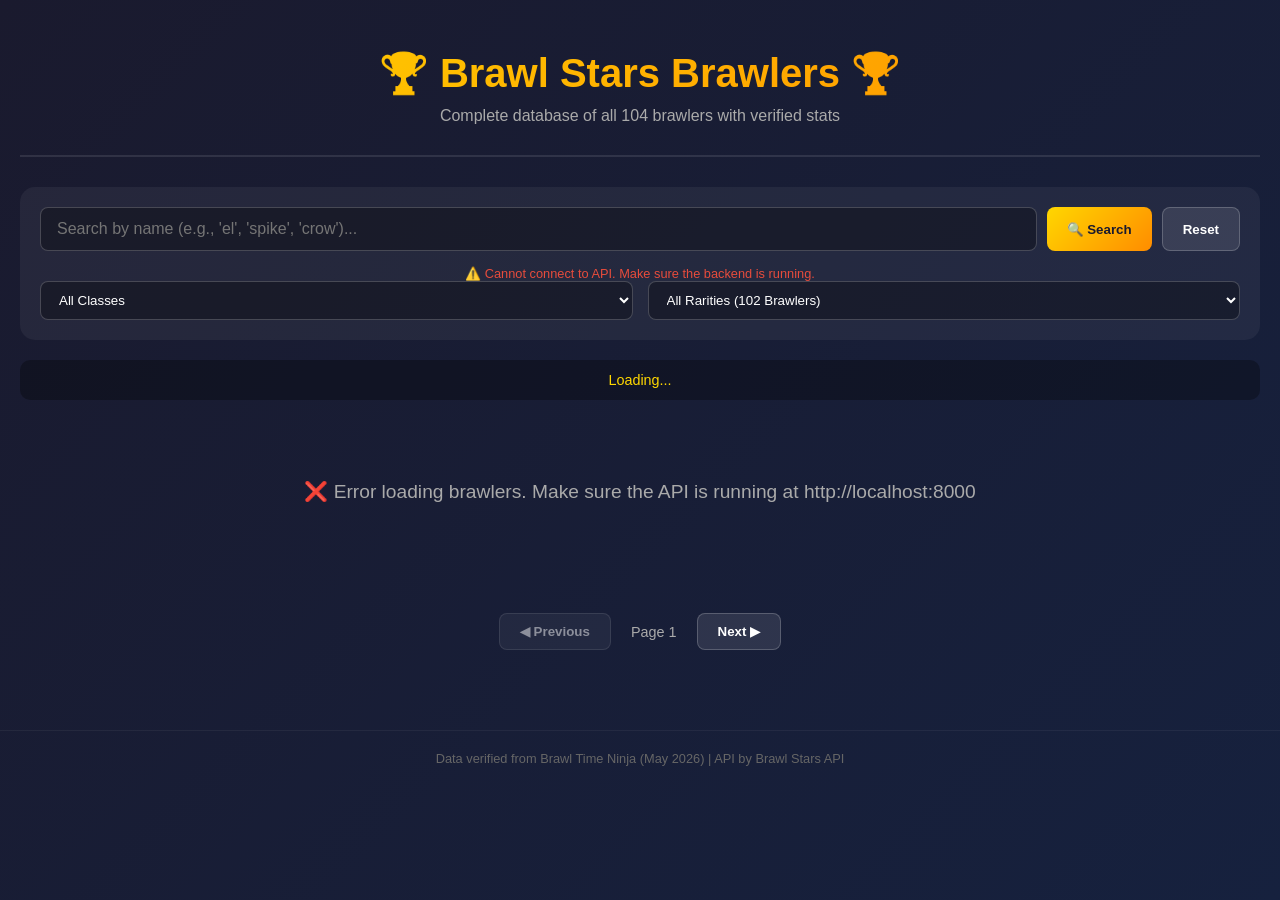
==== frontend/index.html @ dcf8c196 "Initial commit: Brawl Stars API with FastAPI backend and frontend brawler viewer" ====
<!DOCTYPE html>
<html lang="en">
<head>
    <meta charset="UTF-8">
    <meta name="viewport" content="width=device-width, initial-scale=1.0">
    <title>Brawl Stars Brawlers</title>
    <link rel="stylesheet" href="css/style.css">
</head>
<body>
    <div class="container">
        <header>
            <h1>🏆 Brawl Stars Brawlers 🏆</h1>
            <p>Complete database of all 104 brawlers with verified stats</p>
        </header>

        <div class="controls">
            <div class="search-box">
                <input type="text" id="searchInput" placeholder="Search by name (e.g., 'el', 'spike', 'crow')..." class="search-input">
                <button id="searchBtn" class="btn btn-primary">🔍 Search</button>
                <button id="resetBtn" class="btn btn-secondary">Reset</button>
            </div>
            <div id="searchHint" class="search-hint"></div>
            
            <div class="filters">
                <select id="classFilter" class="filter-select">
                    <option value="">All Classes</option>
                    <option value="Assassin">Assassin</option>
                    <option value="Artillery">Artillery</option>
                    <option value="Controller">Controller</option>
                    <option value="Damage Dealer">Damage Dealer</option>
                    <option value="Marksman">Marksman</option>
                    <option value="Support">Support</option>
                    <option value="Tank">Tank</option>
                </select>
                
                <select id="rarityFilter" class="filter-select">
                    <option value="">All Rarities (102 Brawlers)</option>
                    <option value="Starting Brawler">Starting Brawler (~10)</option>
                    <option value="Common">Common (1)</option>
                    <option value="Rare">Rare (8)</option>
                    <option value="Super Rare">Super Rare (10)</option>
                    <option value="Epic">Epic (29)</option>
                    <option value="Mythic">Mythic (39)</option>
                    <option value="Legendary">Legendary (13)</option>
                    <option value="Ultra-Legendary">Ultra-Legendary (2)</option>
                    <option value="Trophy Road">Trophy Road</option>
                </select>
            </div>
        </div>

        <div class="stats-bar">
            <span id="brawlerCount">Loading...</span>
        </div>

        <div id="brawlersGrid" class="brawlers-grid">
            <div class="loading">Loading brawlers...</div>
        </div>

        <div class="pagination">
            <button id="prevBtn" class="btn btn-secondary" disabled>◀ Previous</button>
            <span id="pageInfo">Page 1</span>
            <button id="nextBtn" class="btn btn-secondary">Next ▶</button>
        </div>
    </div>

    <footer>
        <p>Data verified from Brawl Time Ninja (May 2026) | API by Brawl Stars API</p>
    </footer>

    <script src="js/app.js"></script>
</body>
</html>
---- frontend/css/style.css ----
* {
    margin: 0;
    padding: 0;
    box-sizing: border-box;
}

body {
    font-family: -apple-system, BlinkMacSystemFont, 'Segoe UI', Roboto, Oxygen, Ubuntu, sans-serif;
    background: linear-gradient(135deg, #1a1a2e 0%, #16213e 100%);
    min-height: 100vh;
    color: #fff;
}

.container {
    max-width: 1400px;
    margin: 0 auto;
    padding: 20px;
}

header {
    text-align: center;
    padding: 30px 0;
    border-bottom: 2px solid rgba(255, 255, 255, 0.1);
    margin-bottom: 30px;
}

header h1 {
    font-size: 2.5rem;
    margin-bottom: 10px;
    background: linear-gradient(135deg, #ffd700, #ff8c00);
    -webkit-background-clip: text;
    -webkit-text-fill-color: transparent;
    background-clip: text;
}

header p {
    color: #aaa;
    font-size: 1rem;
}

.controls {
    background: rgba(255, 255, 255, 0.05);
    border-radius: 15px;
    padding: 20px;
    margin-bottom: 20px;
}

.search-box {
    display: flex;
    gap: 10px;
    margin-bottom: 15px;
}

.search-input {
    flex: 1;
    padding: 12px 16px;
    border: 1px solid rgba(255, 255, 255, 0.2);
    border-radius: 8px;
    background: rgba(0, 0, 0, 0.3);
    color: #fff;
    font-size: 1rem;
}

.search-input:focus {
    outline: none;
    border-color: #ffd700;
}

.filters {
    display: flex;
    gap: 15px;
    flex-wrap: wrap;
}

.filter-select {
    flex: 1;
    padding: 10px 14px;
    border: 1px solid rgba(255, 255, 255, 0.2);
    border-radius: 8px;
    background: rgba(0, 0, 0, 0.3);
    color: #fff;
    cursor: pointer;
}

.filter-select option {
    background: #1a1a2e;
}

.btn {
    padding: 10px 20px;
    border: none;
    border-radius: 8px;
    cursor: pointer;
    font-weight: 600;
    transition: all 0.3s ease;
}

.btn-primary {
    background: linear-gradient(135deg, #ffd700, #ff8c00);
    color: #1a1a2e;
}

.btn-primary:hover {
    transform: translateY(-2px);
    box-shadow: 0 5px 15px rgba(255, 215, 0, 0.3);
}

.btn-secondary {
    background: rgba(255, 255, 255, 0.1);
    color: #fff;
    border: 1px solid rgba(255, 255, 255, 0.2);
}

.btn-secondary:hover {
    background: rgba(255, 255, 255, 0.2);
}

.btn-secondary:disabled {
    opacity: 0.5;
    cursor: not-allowed;
}

.stats-bar {
    background: rgba(0, 0, 0, 0.3);
    border-radius: 10px;
    padding: 12px 20px;
    margin-bottom: 20px;
    text-align: center;
    font-size: 0.9rem;
    color: #ffd700;
}

.brawlers-grid {
    display: grid;
    grid-template-columns: repeat(auto-fill, minmax(280px, 1fr));
    gap: 20px;
    margin-bottom: 30px;
}

.brawler-card {
    background: rgba(255, 255, 255, 0.05);
    border-radius: 15px;
    padding: 20px;
    transition: all 0.3s ease;
    border: 1px solid rgba(255, 255, 255, 0.1);
}

.brawler-card:hover {
    transform: translateY(-5px);
    box-shadow: 0 10px 25px rgba(0, 0, 0, 0.3);
    border-color: rgba(255, 215, 0, 0.3);
}

/* Ultra-Legendary special card styling */
.ultra-legendary-card {
    background: linear-gradient(135deg, rgba(255, 20, 147, 0.15), rgba(255, 69, 0, 0.1));
    border: 2px solid rgba(255, 20, 147, 0.5);
    box-shadow: 0 0 20px rgba(255, 20, 147, 0.2);
}

.ultra-legendary-card:hover {
    border-color: #ff1493;
    box-shadow: 0 0 30px rgba(255, 20, 147, 0.4);
}

.brawler-name {
    font-size: 1.4rem;
    font-weight: bold;
    margin-bottom: 10px;
    color: #ffd700;
}

.ultra-legendary-card .brawler-name {
    text-shadow: 0 0 10px rgba(255, 20, 147, 0.5);
}

.brawler-class {
    display: inline-block;
    padding: 4px 12px;
    background: rgba(255, 255, 255, 0.1);
    border-radius: 20px;
    font-size: 0.8rem;
    margin-bottom: 15px;
}

.brawler-stats {
    display: grid;
    grid-template-columns: 1fr 1fr;
    gap: 10px;
    font-size: 0.85rem;
}

.stat {
    display: flex;
    justify-content: space-between;
    padding: 5px 0;
    border-bottom: 1px solid rgba(255, 255, 255, 0.05);
}

.stat-label {
    color: #aaa;
}

.stat-value {
    font-weight: 600;
    color: #ffd700;
}

.brawler-rarity {
    margin-top: 12px;
    padding-top: 10px;
    text-align: center;
    font-size: 0.8rem;
    border-top: 1px solid rgba(255, 255, 255, 0.1);
}

.loading {
    text-align: center;
    padding: 60px;
    font-size: 1.2rem;
    color: #aaa;
    grid-column: 1 / -1;
}

.pagination {
    display: flex;
    justify-content: center;
    align-items: center;
    gap: 20px;
    margin-top: 20px;
    padding: 20px;
}

#pageInfo {
    font-size: 0.9rem;
    color: #aaa;
}

footer {
    text-align: center;
    padding: 20px;
    border-top: 1px solid rgba(255, 255, 255, 0.05);
    margin-top: 40px;
    font-size: 0.8rem;
    color: #666;
}

/* Rarity colors - handled by JavaScript now, but keeping for fallback */
[data-rarity="Ultra-Legendary"] { color: #ff1493; font-weight: bold; text-shadow: 0 0 10px rgba(255, 20, 147, 0.5); }
[data-rarity="Legendary"] { color: #ff4500; }
[data-rarity="Mythic"] { color: #9b59b6; }
[data-rarity="Epic"] { color: #e74c3c; }

@media (max-width: 768px) {
    .brawlers-grid {
        grid-template-columns: repeat(auto-fill, minmax(250px, 1fr));
    }
    
    .filters {
        flex-direction: column;
    }
    
    .search-box {
        flex-direction: column;
    }
}

/* Search hint styling - ADD THIS AT THE VERY BOTTOM */
.search-hint {
    margin-top: 10px;
    font-size: 0.8rem;
    color: #aaa;
    text-align: center;
    transition: all 0.3s ease;
}

.search-hint i, .search-hint em {
    font-style: italic;
}
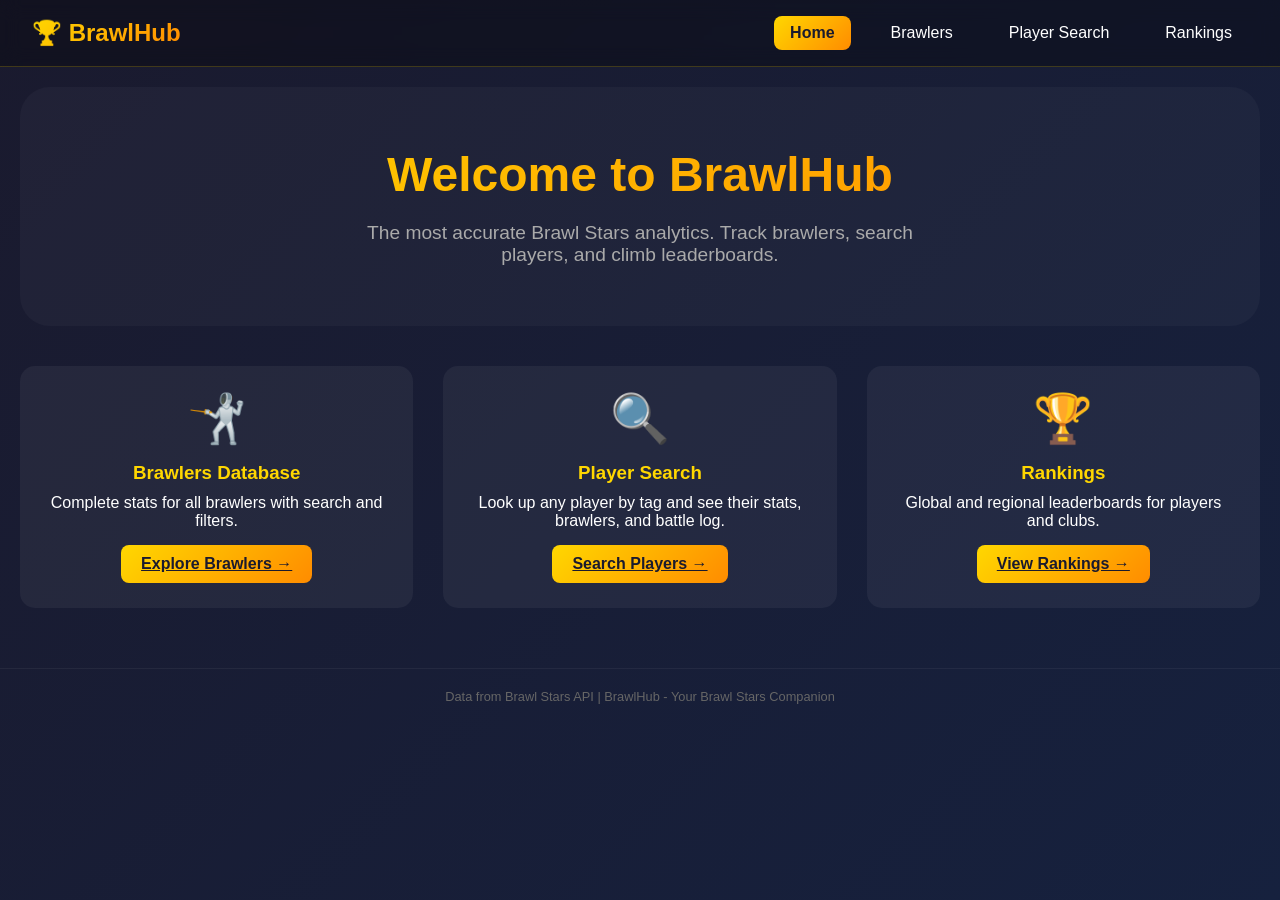
==== commit d159f8ef: "feat: complete frontend restructure with working navigation - Add global.css for shared navigation a" ====
--- a/frontend/index.html
+++ b/frontend/index.html
@@ -3,70 +3,51 @@
 <head>
     <meta charset="UTF-8">
     <meta name="viewport" content="width=device-width, initial-scale=1.0">
-    <title>Brawl Stars Brawlers</title>
-    <link rel="stylesheet" href="css/style.css">
+    <title>BrawlHub - Brawl Stars Stats & Analytics</title>
+    <link rel="stylesheet" href="css/global.css">
+    <link rel="stylesheet" href="css/home.css">
 </head>
 <body>
+    <nav class="main-nav">
+        <a href="/" class="nav-logo">🏆 BrawlHub</a>
+        <div class="nav-links">
+            <a href="/" class="active">Home</a>
+            <a href="/brawlers.html">Brawlers</a>
+            <a href="/player.html">Player Search</a>
+            <a href="/rankings.html">Rankings</a>
+        </div>
+    </nav>
+
     <div class="container">
-        <header>
-            <h1>🏆 Brawl Stars Brawlers 🏆</h1>
-            <p>Complete database of all 104 brawlers with verified stats</p>
-        </header>
-
-        <div class="controls">
-            <div class="search-box">
-                <input type="text" id="searchInput" placeholder="Search by name (e.g., 'el', 'spike', 'crow')..." class="search-input">
-                <button id="searchBtn" class="btn btn-primary">🔍 Search</button>
-                <button id="resetBtn" class="btn btn-secondary">Reset</button>
-            </div>
-            <div id="searchHint" class="search-hint"></div>
-            
-            <div class="filters">
-                <select id="classFilter" class="filter-select">
-                    <option value="">All Classes</option>
-                    <option value="Assassin">Assassin</option>
-                    <option value="Artillery">Artillery</option>
-                    <option value="Controller">Controller</option>
-                    <option value="Damage Dealer">Damage Dealer</option>
-                    <option value="Marksman">Marksman</option>
-                    <option value="Support">Support</option>
-                    <option value="Tank">Tank</option>
-                </select>
-                
-                <select id="rarityFilter" class="filter-select">
-                    <option value="">All Rarities (102 Brawlers)</option>
-                    <option value="Starting Brawler">Starting Brawler (~10)</option>
-                    <option value="Common">Common (1)</option>
-                    <option value="Rare">Rare (8)</option>
-                    <option value="Super Rare">Super Rare (10)</option>
-                    <option value="Epic">Epic (29)</option>
-                    <option value="Mythic">Mythic (39)</option>
-                    <option value="Legendary">Legendary (13)</option>
-                    <option value="Ultra-Legendary">Ultra-Legendary (2)</option>
-                    <option value="Trophy Road">Trophy Road</option>
-                </select>
-            </div>
+        <div class="hero">
+            <h1>Welcome to BrawlHub</h1>
+            <p>The most accurate Brawl Stars analytics. Track brawlers, search players, and climb leaderboards.</p>
         </div>
 
-        <div class="stats-bar">
-            <span id="brawlerCount">Loading...</span>
-        </div>
-
-        <div id="brawlersGrid" class="brawlers-grid">
-            <div class="loading">Loading brawlers...</div>
-        </div>
-
-        <div class="pagination">
-            <button id="prevBtn" class="btn btn-secondary" disabled>◀ Previous</button>
-            <span id="pageInfo">Page 1</span>
-            <button id="nextBtn" class="btn btn-secondary">Next ▶</button>
+        <div class="features">
+            <div class="feature-card">
+                <div class="feature-icon">🤺</div>
+                <h3>Brawlers Database</h3>
+                <p>Complete stats for all brawlers with search and filters.</p>
+                <a href="/brawlers.html" class="btn btn-primary" style="margin-top: 15px; display: inline-block;">Explore Brawlers →</a>
+            </div>
+            <div class="feature-card">
+                <div class="feature-icon">🔍</div>
+                <h3>Player Search</h3>
+                <p>Look up any player by tag and see their stats, brawlers, and battle log.</p>
+                <a href="/player.html" class="btn btn-primary" style="margin-top: 15px; display: inline-block;">Search Players →</a>
+            </div>
+            <div class="feature-card">
+                <div class="feature-icon">🏆</div>
+                <h3>Rankings</h3>
+                <p>Global and regional leaderboards for players and clubs.</p>
+                <a href="/rankings.html" class="btn btn-primary" style="margin-top: 15px; display: inline-block;">View Rankings →</a>
+            </div>
         </div>
     </div>
 
     <footer>
-        <p>Data verified from Brawl Time Ninja (May 2026) | API by Brawl Stars API</p>
+        <p>Data from Brawl Stars API | BrawlHub - Your Brawl Stars Companion</p>
     </footer>
-
-    <script src="js/app.js"></script>
 </body>
 </html>
--- a/frontend/css/global.css
+++ b/frontend/css/global.css
@@ -0,0 +1,115 @@
+/* ========== GLOBAL STYLES ========== */
+* {
+    margin: 0;
+    padding: 0;
+    box-sizing: border-box;
+}
+
+body {
+    font-family: -apple-system, BlinkMacSystemFont, 'Segoe UI', Roboto, Oxygen, Ubuntu, sans-serif;
+    background: linear-gradient(135deg, #1a1a2e 0%, #16213e 100%);
+    min-height: 100vh;
+    color: #fff;
+}
+
+.container {
+    max-width: 1400px;
+    margin: 0 auto;
+    padding: 20px;
+}
+
+/* ========== NAVIGATION ========== */
+.main-nav {
+    background: rgba(0, 0, 0, 0.3);
+    backdrop-filter: blur(10px);
+    padding: 1rem 2rem;
+    display: flex;
+    justify-content: space-between;
+    align-items: center;
+    flex-wrap: wrap;
+    gap: 1rem;
+    border-bottom: 1px solid rgba(255, 215, 0, 0.2);
+}
+
+.nav-logo {
+    font-size: 1.5rem;
+    font-weight: bold;
+    background: linear-gradient(135deg, #ffd700, #ff8c00);
+    -webkit-background-clip: text;
+    background-clip: text;
+    -webkit-text-fill-color: transparent;
+    text-decoration: none;
+}
+
+.nav-links {
+    display: flex;
+    gap: 1.5rem;
+    flex-wrap: wrap;
+}
+
+.nav-links a {
+    color: #fff;
+    text-decoration: none;
+    padding: 0.5rem 1rem;
+    border-radius: 8px;
+    transition: all 0.3s ease;
+}
+
+.nav-links a:hover {
+    background: rgba(255, 215, 0, 0.2);
+    color: #ffd700;
+}
+
+.nav-links a.active {
+    background: linear-gradient(135deg, #ffd700, #ff8c00);
+    color: #1a1a2e;
+    font-weight: bold;
+}
+
+/* ========== BUTTONS ========== */
+.btn {
+    padding: 10px 20px;
+    border: none;
+    border-radius: 8px;
+    cursor: pointer;
+    font-weight: 600;
+    transition: all 0.3s ease;
+}
+
+.btn-primary {
+    background: linear-gradient(135deg, #ffd700, #ff8c00);
+    color: #1a1a2e;
+}
+
+.btn-primary:hover {
+    transform: translateY(-2px);
+    box-shadow: 0 5px 15px rgba(255, 215, 0, 0.3);
+}
+
+.btn-secondary {
+    background: rgba(255, 255, 255, 0.1);
+    color: #fff;
+    border: 1px solid rgba(255, 255, 255, 0.2);
+}
+
+.btn-secondary:hover {
+    background: rgba(255, 255, 255, 0.2);
+}
+
+/* ========== FOOTER ========== */
+footer {
+    text-align: center;
+    padding: 20px;
+    border-top: 1px solid rgba(255, 255, 255, 0.05);
+    margin-top: 40px;
+    font-size: 0.8rem;
+    color: #666;
+}
+
+/* ========== UTILITIES ========== */
+.loading {
+    text-align: center;
+    padding: 60px;
+    font-size: 1.2rem;
+    color: #aaa;
+}
--- a/frontend/css/home.css
+++ b/frontend/css/home.css
@@ -0,0 +1,54 @@
+/* ========== HOMEPAGE SPECIFIC ========== */
+.hero {
+    text-align: center;
+    padding: 60px 20px;
+    background: rgba(255, 255, 255, 0.03);
+    border-radius: 30px;
+    margin-bottom: 40px;
+}
+
+.hero h1 {
+    font-size: 3rem;
+    margin-bottom: 20px;
+    background: linear-gradient(135deg, #ffd700, #ff8c00);
+    -webkit-background-clip: text;
+    background-clip: text;
+    -webkit-text-fill-color: transparent;
+}
+
+.hero p {
+    font-size: 1.2rem;
+    color: #aaa;
+    max-width: 600px;
+    margin: 0 auto;
+}
+
+.features {
+    display: grid;
+    grid-template-columns: repeat(auto-fit, minmax(250px, 1fr));
+    gap: 30px;
+    margin-top: 40px;
+}
+
+.feature-card {
+    background: rgba(255, 255, 255, 0.05);
+    border-radius: 15px;
+    padding: 25px;
+    text-align: center;
+    transition: transform 0.3s ease;
+}
+
+.feature-card:hover {
+    transform: translateY(-5px);
+    background: rgba(255, 255, 255, 0.08);
+}
+
+.feature-icon {
+    font-size: 3rem;
+    margin-bottom: 15px;
+}
+
+.feature-card h3 {
+    margin-bottom: 10px;
+    color: #ffd700;
+}
